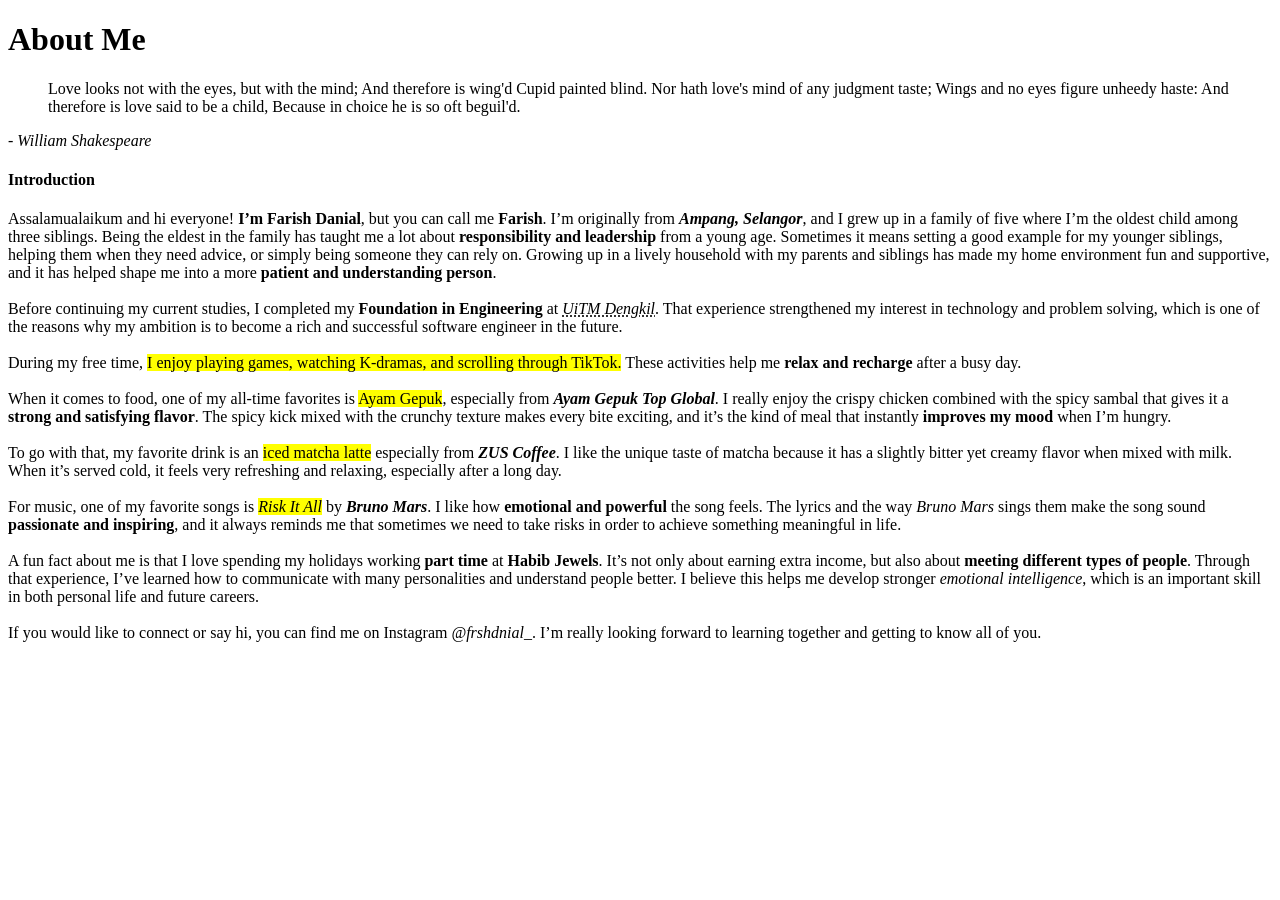
==== about.html @ 863c6f20 "First draft task 2" ====
<!DOCTYPE html>
<html lang="en">
<head>
	<meta charset="UTF-8">
	<meta name="description" content="width=device-width, initial-scale=1.0">
	<title>About me</title>
</head>
<body>

	<h1>About Me</h1>
	<blockquote cite="https://www.goodreads.com/author/quotes/947.William_Shakespeare">
		Love looks not with the eyes, but with the mind; And therefore is wing'd Cupid painted blind. Nor hath love's mind of any judgment taste; Wings and no eyes figure unheedy haste: And therefore is love said to be a child, Because in choice he is so oft beguil'd.
	</blockquote>
	<cite>- William Shakespeare</cite>

	<p>
		<h4>Introduction</h4>
		Assalamualaikum and hi everyone! <strong>I’m Farish Danial</strong>, but you can call me <b>Farish</b>. I’m originally from <em><b>Ampang, Selangor</b></em>, and I grew up in a family of five where I’m the oldest child among three siblings. Being the eldest in the family has taught me a lot about <strong>responsibility and leadership</strong> from a young age. Sometimes it means setting a good example for my younger siblings, helping them when they need advice, or simply being someone they can rely on. Growing up in a lively household with my parents and siblings has made my home environment fun and supportive, and it has helped shape me into a more <strong>patient and understanding person</strong>.<br><br>

		Before continuing my current studies, I completed my <b>Foundation in Engineering</b> at <abbr title="Universiti Teknologi MARA Dengkil"><i>UiTM Dengkil</i></abbr>. That experience strengthened my interest in technology and problem solving, which is one of the reasons why my ambition is to become a rich and successful software engineer in the future.<br><br>

		During my free time, <mark>I enjoy playing games, watching K-dramas, and scrolling through TikTok.</mark> These activities help me <b>relax and recharge</b> after a busy day.<br><br>

		When it comes to food, one of my all-time 	favorites is <mark>Ayam Gepuk</mark>, especially from <em><b>Ayam Gepuk Top Global</b></em>. I really enjoy the crispy chicken combined with the spicy sambal that gives it a <strong>strong and satisfying flavor</strong>. The spicy kick mixed with the crunchy texture makes every bite exciting, and it’s the kind of meal that instantly <b>improves my mood</b> when I’m hungry.<br><br>

		To go with that, my favorite drink is an <mark>iced matcha latte</mark> especially from <i><b>ZUS Coffee</b></i>. I like the unique taste of matcha because it has a slightly bitter yet creamy flavor when mixed with milk. When it’s served cold, it feels very refreshing and relaxing, especially after a long day.<br><br>

		For music, one of my favorite songs is <mark><em>Risk It All</em></mark> by <i><b>Bruno Mars</b></i>. I like how <strong>emotional and powerful</strong> the song feels. The lyrics and the way <em>Bruno Mars</em> sings them make the song sound <b>passionate and inspiring</b>, and it always reminds me that sometimes we need to take risks in order to achieve something meaningful in life.<br><br>

		A fun fact about me is that I love spending my holidays working <b>part time</b> at <strong>Habib Jewels</strong>. It’s not only about earning extra income, but also about <b>meeting different types of people</b>. Through that experience, I’ve learned how to communicate with many personalities and understand people better. I believe this helps me develop stronger <i>emotional intelligence</i>, which is an important skill in both personal life and future careers.<br><br>

		If you would like to connect or say hi, you can find me on Instagram <i>@frshdnial_</i>. I’m really looking forward to learning together and getting to know all of you.<br><br>
	</p>
	
</body>
</html>
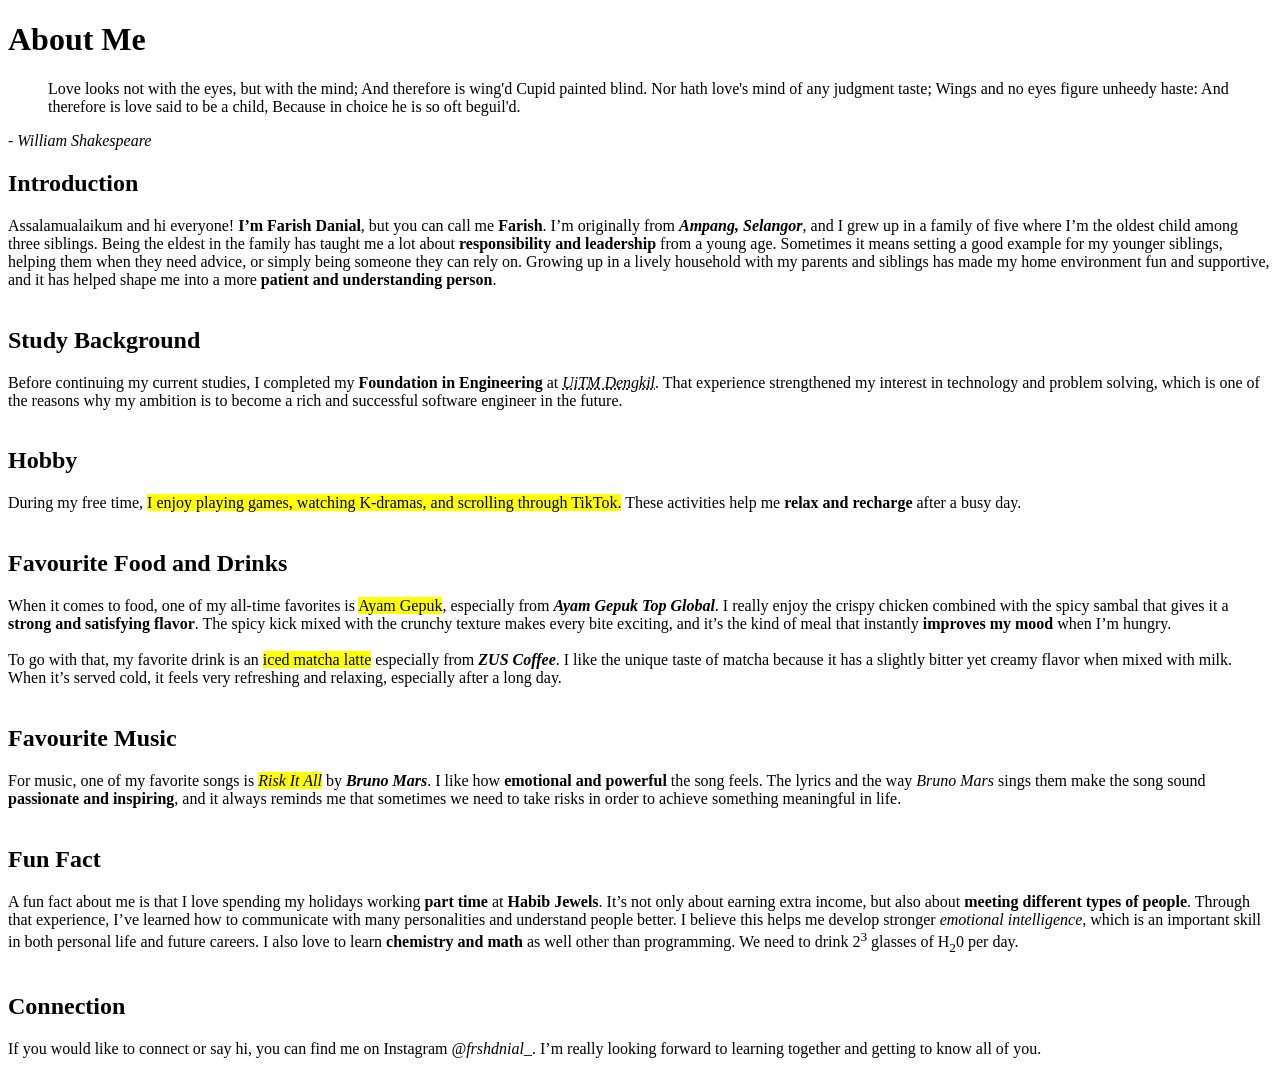
==== commit 725dffce: "Second Draft Task 2" ====
--- a/about.html
+++ b/about.html
@@ -14,21 +14,27 @@
 	<cite>- William Shakespeare</cite>
 
 	<p>
-		<h4>Introduction</h4>
+		<h2>Introduction</h2>
 		Assalamualaikum and hi everyone! <strong>I’m Farish Danial</strong>, but you can call me <b>Farish</b>. I’m originally from <em><b>Ampang, Selangor</b></em>, and I grew up in a family of five where I’m the oldest child among three siblings. Being the eldest in the family has taught me a lot about <strong>responsibility and leadership</strong> from a young age. Sometimes it means setting a good example for my younger siblings, helping them when they need advice, or simply being someone they can rely on. Growing up in a lively household with my parents and siblings has made my home environment fun and supportive, and it has helped shape me into a more <strong>patient and understanding person</strong>.<br><br>
 
+		<h2>Study Background</h2>
 		Before continuing my current studies, I completed my <b>Foundation in Engineering</b> at <abbr title="Universiti Teknologi MARA Dengkil"><i>UiTM Dengkil</i></abbr>. That experience strengthened my interest in technology and problem solving, which is one of the reasons why my ambition is to become a rich and successful software engineer in the future.<br><br>
 
+		<h2>Hobby</h2>
 		During my free time, <mark>I enjoy playing games, watching K-dramas, and scrolling through TikTok.</mark> These activities help me <b>relax and recharge</b> after a busy day.<br><br>
 
+		<h2>Favourite Food and Drinks</h2>
 		When it comes to food, one of my all-time 	favorites is <mark>Ayam Gepuk</mark>, especially from <em><b>Ayam Gepuk Top Global</b></em>. I really enjoy the crispy chicken combined with the spicy sambal that gives it a <strong>strong and satisfying flavor</strong>. The spicy kick mixed with the crunchy texture makes every bite exciting, and it’s the kind of meal that instantly <b>improves my mood</b> when I’m hungry.<br><br>
 
 		To go with that, my favorite drink is an <mark>iced matcha latte</mark> especially from <i><b>ZUS Coffee</b></i>. I like the unique taste of matcha because it has a slightly bitter yet creamy flavor when mixed with milk. When it’s served cold, it feels very refreshing and relaxing, especially after a long day.<br><br>
 
+		<h2>Favourite Music</h2>
 		For music, one of my favorite songs is <mark><em>Risk It All</em></mark> by <i><b>Bruno Mars</b></i>. I like how <strong>emotional and powerful</strong> the song feels. The lyrics and the way <em>Bruno Mars</em> sings them make the song sound <b>passionate and inspiring</b>, and it always reminds me that sometimes we need to take risks in order to achieve something meaningful in life.<br><br>
 
-		A fun fact about me is that I love spending my holidays working <b>part time</b> at <strong>Habib Jewels</strong>. It’s not only about earning extra income, but also about <b>meeting different types of people</b>. Through that experience, I’ve learned how to communicate with many personalities and understand people better. I believe this helps me develop stronger <i>emotional intelligence</i>, which is an important skill in both personal life and future careers.<br><br>
+		<h2>Fun Fact</h2>
+		A fun fact about me is that I love spending my holidays working <b>part time</b> at <strong>Habib Jewels</strong>. It’s not only about earning extra income, but also about <b>meeting different types of people</b>. Through that experience, I’ve learned how to communicate with many personalities and understand people better. I believe this helps me develop stronger <i>emotional intelligence</i>, which is an important skill in both personal life and future careers. I also love to learn <strong>chemistry and math</strong> as well other than programming. We need to drink 2<sup>3</sup> glasses of H<sub>2</sub>0 per day. <br><br>
 
+		<h2>Connection</h2>
 		If you would like to connect or say hi, you can find me on Instagram <i>@frshdnial_</i>. I’m really looking forward to learning together and getting to know all of you.<br><br>
 	</p>
 	
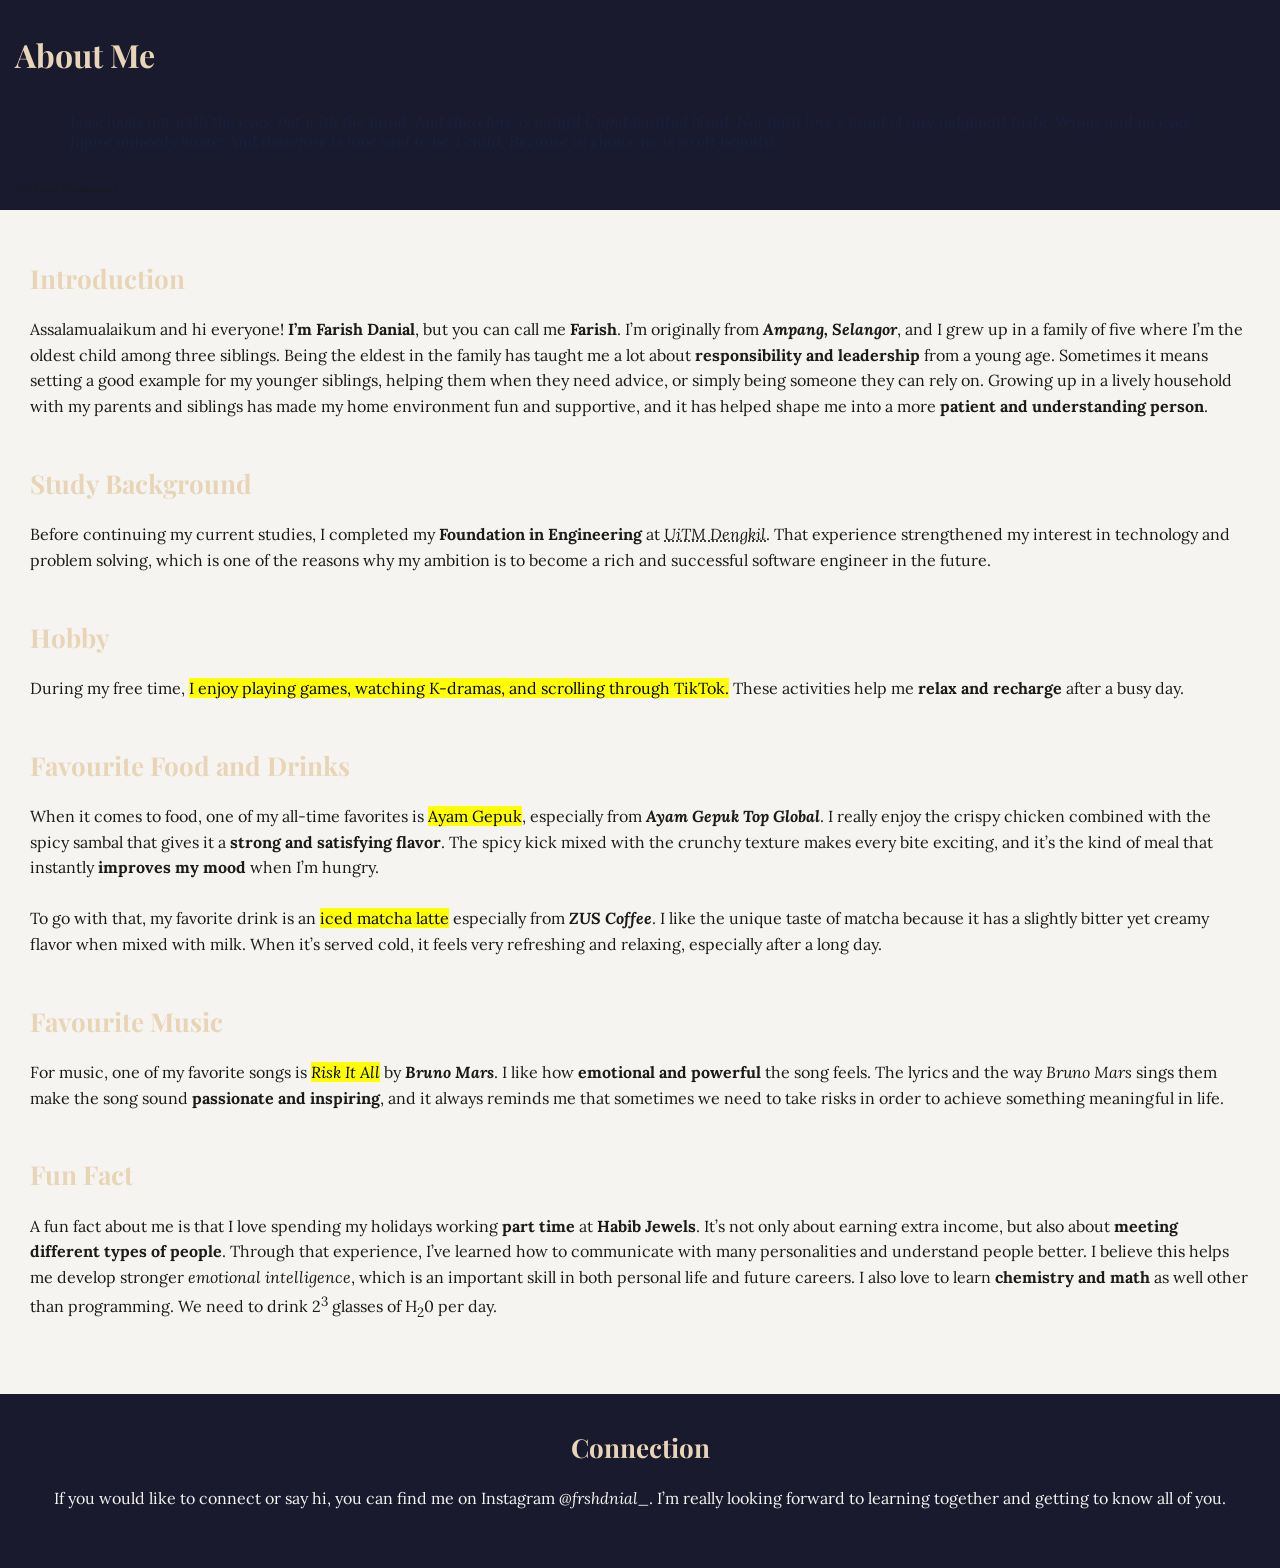
==== commit b042ab68: "Styling my about with the corresponding css file that i have created" ====
--- a/about.html
+++ b/about.html
@@ -4,39 +4,60 @@
 	<meta charset="UTF-8">
 	<meta name="description" content="width=device-width, initial-scale=1.0">
 	<title>About me</title>
+
+	<link rel="stylesheet" href="style.css">
 </head>
 <body>
 
-	<h1>About Me</h1>
-	<blockquote cite="https://www.goodreads.com/author/quotes/947.William_Shakespeare">
-		Love looks not with the eyes, but with the mind; And therefore is wing'd Cupid painted blind. Nor hath love's mind of any judgment taste; Wings and no eyes figure unheedy haste: And therefore is love said to be a child, Because in choice he is so oft beguil'd.
-	</blockquote>
-	<cite>- William Shakespeare</cite>
+	<header>
+		<h1>About Me</h1>
+		<blockquote cite="https://www.goodreads.com/author/quotes/947.William_Shakespeare">
+			Love looks not with the eyes, but with the mind; And therefore is wing'd Cupid painted blind. Nor hath love's mind of any judgment taste; Wings and no eyes figure unheedy haste: And therefore is love said to be a child, Because in choice he is so oft beguil'd.
+		</blockquote>
+		<cite>- William Shakespeare</cite>
+	</header>
 
-	<p>
+
+	<main>
 		<h2>Introduction</h2>
-		Assalamualaikum and hi everyone! <strong>I’m Farish Danial</strong>, but you can call me <b>Farish</b>. I’m originally from <em><b>Ampang, Selangor</b></em>, and I grew up in a family of five where I’m the oldest child among three siblings. Being the eldest in the family has taught me a lot about <strong>responsibility and leadership</strong> from a young age. Sometimes it means setting a good example for my younger siblings, helping them when they need advice, or simply being someone they can rely on. Growing up in a lively household with my parents and siblings has made my home environment fun and supportive, and it has helped shape me into a more <strong>patient and understanding person</strong>.<br><br>
+		<p>
+			Assalamualaikum and hi everyone! <strong>I’m Farish Danial</strong>, but you can call me <b>Farish</b>. I’m originally from <em><b>Ampang, Selangor</b></em>, and I grew up in a family of five where I’m the oldest child among three siblings. Being the eldest in the family has taught me a lot about <strong>responsibility and leadership</strong> from a young age. Sometimes it means setting a good example for my younger siblings, helping them when they need advice, or simply being someone they can rely on. Growing up in a lively household with my parents and siblings has made my home environment fun and supportive, and it has helped shape me into a more <strong>patient and understanding person</strong>.<br><br>
+		</p>
 
 		<h2>Study Background</h2>
-		Before continuing my current studies, I completed my <b>Foundation in Engineering</b> at <abbr title="Universiti Teknologi MARA Dengkil"><i>UiTM Dengkil</i></abbr>. That experience strengthened my interest in technology and problem solving, which is one of the reasons why my ambition is to become a rich and successful software engineer in the future.<br><br>
+		<p>
+			Before continuing my current studies, I completed my <b>Foundation in Engineering</b> at <abbr title="Universiti Teknologi MARA Dengkil"><i>UiTM Dengkil</i></abbr>. That experience strengthened my interest in technology and problem solving, which is one of the reasons why my ambition is to become a rich and successful software engineer in the future.<br><br>
+		</p>
 
 		<h2>Hobby</h2>
-		During my free time, <mark>I enjoy playing games, watching K-dramas, and scrolling through TikTok.</mark> These activities help me <b>relax and recharge</b> after a busy day.<br><br>
+		<p>
+			During my free time, <mark>I enjoy playing games, watching K-dramas, and scrolling through TikTok.</mark> These activities help me <b>relax and recharge</b> after a busy day.<br><br>
+		</p>
+		
+		<h2>Favourite Food and Drinks</h2>
+		<p>
+			When it comes to food, one of my all-time 	favorites is <mark>Ayam Gepuk</mark>, especially from <em><b>Ayam Gepuk Top Global</b></em>. I really enjoy the crispy chicken combined with the spicy sambal that gives it a <strong>strong and satisfying flavor</strong>. The spicy kick mixed with the crunchy texture makes every bite exciting, and it’s the kind of meal that instantly <b>improves my mood</b> when I’m hungry.<br><br>
 
-		<h2>Favourite Food and Drinks</h2>
-		When it comes to food, one of my all-time 	favorites is <mark>Ayam Gepuk</mark>, especially from <em><b>Ayam Gepuk Top Global</b></em>. I really enjoy the crispy chicken combined with the spicy sambal that gives it a <strong>strong and satisfying flavor</strong>. The spicy kick mixed with the crunchy texture makes every bite exciting, and it’s the kind of meal that instantly <b>improves my mood</b> when I’m hungry.<br><br>
-
-		To go with that, my favorite drink is an <mark>iced matcha latte</mark> especially from <i><b>ZUS Coffee</b></i>. I like the unique taste of matcha because it has a slightly bitter yet creamy flavor when mixed with milk. When it’s served cold, it feels very refreshing and relaxing, especially after a long day.<br><br>
+			To go with that, my favorite drink is an <mark>iced matcha latte</mark> especially from <i><b>ZUS Coffee</b></i>. I like the unique taste of matcha because it has a slightly bitter yet creamy flavor when mixed with milk. When it’s served cold, it feels very refreshing and relaxing, especially after a long day.<br><br>
+		</p>
 
 		<h2>Favourite Music</h2>
-		For music, one of my favorite songs is <mark><em>Risk It All</em></mark> by <i><b>Bruno Mars</b></i>. I like how <strong>emotional and powerful</strong> the song feels. The lyrics and the way <em>Bruno Mars</em> sings them make the song sound <b>passionate and inspiring</b>, and it always reminds me that sometimes we need to take risks in order to achieve something meaningful in life.<br><br>
+		<p>
+			For music, one of my favorite songs is <mark><em>Risk It All</em></mark> by <i><b>Bruno Mars</b></i>. I like how <strong>emotional and powerful</strong> the song feels. The lyrics and the way <em>Bruno Mars</em> sings them make the song sound <b>passionate and inspiring</b>, and it always reminds me that sometimes we need to take risks in order to achieve something meaningful in life.<br><br>
+		</p>
 
 		<h2>Fun Fact</h2>
-		A fun fact about me is that I love spending my holidays working <b>part time</b> at <strong>Habib Jewels</strong>. It’s not only about earning extra income, but also about <b>meeting different types of people</b>. Through that experience, I’ve learned how to communicate with many personalities and understand people better. I believe this helps me develop stronger <i>emotional intelligence</i>, which is an important skill in both personal life and future careers. I also love to learn <strong>chemistry and math</strong> as well other than programming. We need to drink 2<sup>3</sup> glasses of H<sub>2</sub>0 per day. <br><br>
+		<p>
+			A fun fact about me is that I love spending my holidays working <b>part time</b> at <strong>Habib Jewels</strong>. It’s not only about earning extra income, but also about <b>meeting different types of people</b>. Through that experience, I’ve learned how to communicate with many personalities and understand people better. I believe this helps me develop stronger <i>emotional intelligence</i>, which is an important skill in both personal life and future careers. I also love to learn <strong>chemistry and math</strong> as well other than programming. We need to drink 2<sup>3</sup> glasses of H<sub>2</sub>0 per day. <br><br>
+		</p>
+	</main>
 
+	<footer>
 		<h2>Connection</h2>
-		If you would like to connect or say hi, you can find me on Instagram <i>@frshdnial_</i>. I’m really looking forward to learning together and getting to know all of you.<br><br>
-	</p>
+		<p>
+			If you would like to connect or say hi, you can find me on Instagram <i>@frshdnial_</i>. I’m really looking forward to learning together and getting to know all of you.<br><br>
+		</p>
+	</footer>
 	
 </body>
 </html>
--- a/style.css
+++ b/style.css
@@ -0,0 +1,193 @@
+@import url('https://fonts.googleapis.com/css2?family=Playfair+Display:wght@400;600&family=Lora:wght@400;500&display=swap');
+
+*,
+*::before,
+*::after {
+  box-sizing: border-box;
+}
+
+html {
+  font-size: 62.5%;
+}
+
+body {
+  margin: 0;
+  padding: 0;
+}
+
+:root {
+  --color-primary: #1a1a2e;
+  --color-secondary: #16213e;
+
+  --color-accent: #e8d5b7;
+  --color-accent-2: #ff7a18;
+
+  --color-grey-1: #1a1a1a;
+  --color-grey-2: #666666;
+  --color-grey-3: #f5f4f0;
+
+  --font-body: 'Lora', Georgia, serif;
+  --font-heading: 'Playfair Display', serif;
+
+  --space-sm: 0.5rem;
+  --space-md: 1.5rem;
+  --space-lg: 3rem;
+}
+
+body {
+  font-family: var(--font-body);
+  color: var(--color-grey-1);
+  background-color: var(--color-grey-3);
+}
+
+header {
+  background-color: var(--color-primary);
+  padding: var(--space-md);
+}
+
+h1, h2, h3 {
+  font-family: var(--font-heading);
+  color: var(--color-accent);
+}
+
+nav {
+  background-color: var(--color-secondary);
+  padding: var(--space-sm);
+}
+
+main {
+  padding: var(--space-lg);
+}
+
+h1 {
+  font-size: 3.2rem;
+  line-height: 1.2;
+}
+
+h2 {
+  font-size: 2.6rem;
+  line-height: 1.3;
+}
+
+h3 {
+  font-size: 2.2rem;
+  line-height: 1.4;
+}
+
+h4 {
+  font-size: 1.8rem;
+  line-height: 1.4;
+  font-family: var(--font-heading);
+}
+
+p {
+  font-size: 1.6rem;
+  line-height: 1.6;
+}
+
+small {
+  font-size: 1.2rem;
+  color: var(--color-grey-2);
+}
+
+blockquote {
+  font-size: 1.6rem;
+  font-style: italic;
+  color: var(--color-secondary);
+  padding: var(--space-md);
+}
+
+code {
+  font-size: 1.4rem;
+  background-color: var(--color-grey-3);
+  padding: var(--space-sm);
+}
+
+caption {
+  font-size: 1.2rem;
+  color: var(--color-grey-2);
+}
+
+footer {
+  background-color: var(--color-primary);
+  color: var(--color-grey-3);
+  padding: var(--space-md);
+  text-align: center;
+}
+
+/* CARD */
+.card {
+  padding: var(--space-md);
+  /* padding = space INSIDE the card */
+
+  margin-bottom: var(--space-md);
+  /* margin = space OUTSIDE between cards */
+
+  border: 1px solid var(--color-grey-2);
+  border-radius: 0.8rem;
+}
+
+/* BUTTON */
+button {
+  padding: var(--space-sm) var(--space-md);
+  /* increases clickable area inside */
+
+  margin-top: var(--space-sm);
+  /* separates button from above element */
+
+  border-radius: 0.5rem;
+}
+
+/* NAV ITEMS */
+nav li {
+  display: inline-block;
+
+  margin-right: var(--space-md);
+  /* spacing BETWEEN menu items */
+}
+
+/* SECTION */
+section {
+  padding: var(--space-lg);
+  /* internal spacing */
+
+  margin-bottom: var(--space-lg);
+  /* external spacing */
+}
+
+/* IMAGE */
+img {
+  padding: var(--space-sm);
+  /* inner spacing around image */
+
+  border: 1px solid var(--color-grey-2);
+
+  max-width: 100%;
+  height: auto;
+}
+
+a:link {
+  color: var(--color-accent-2);
+}
+
+a:visited {
+  color: var(--color-grey-2);
+}
+
+a:hover {
+  color: var(--color-accent);
+}
+
+a:active {
+  color: var(--color-primary);
+}
+
+nav a {
+  border-radius: 0.3rem;
+  padding: var(--space-sm);
+}
+
+.card {
+  box-shadow: 0 0.4rem 1rem rgba(0, 0, 0, 0.1);
+}
+
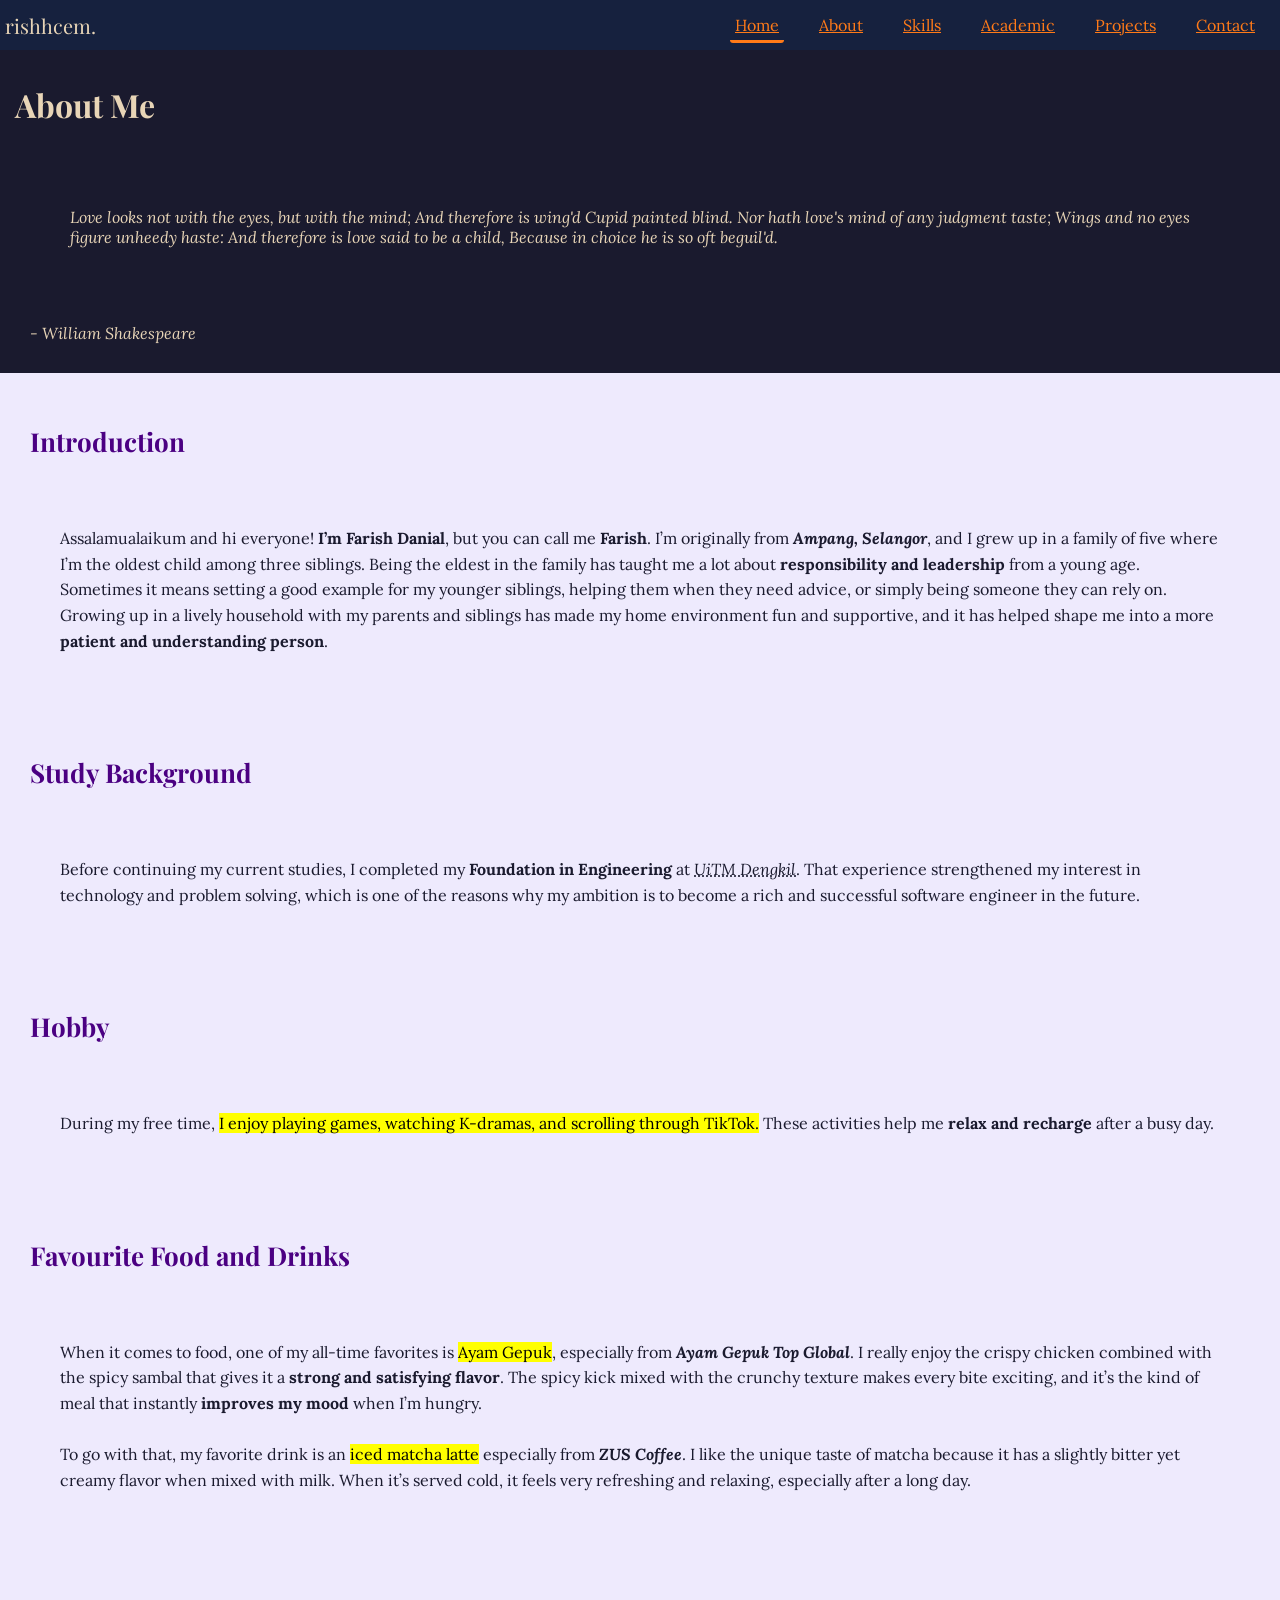
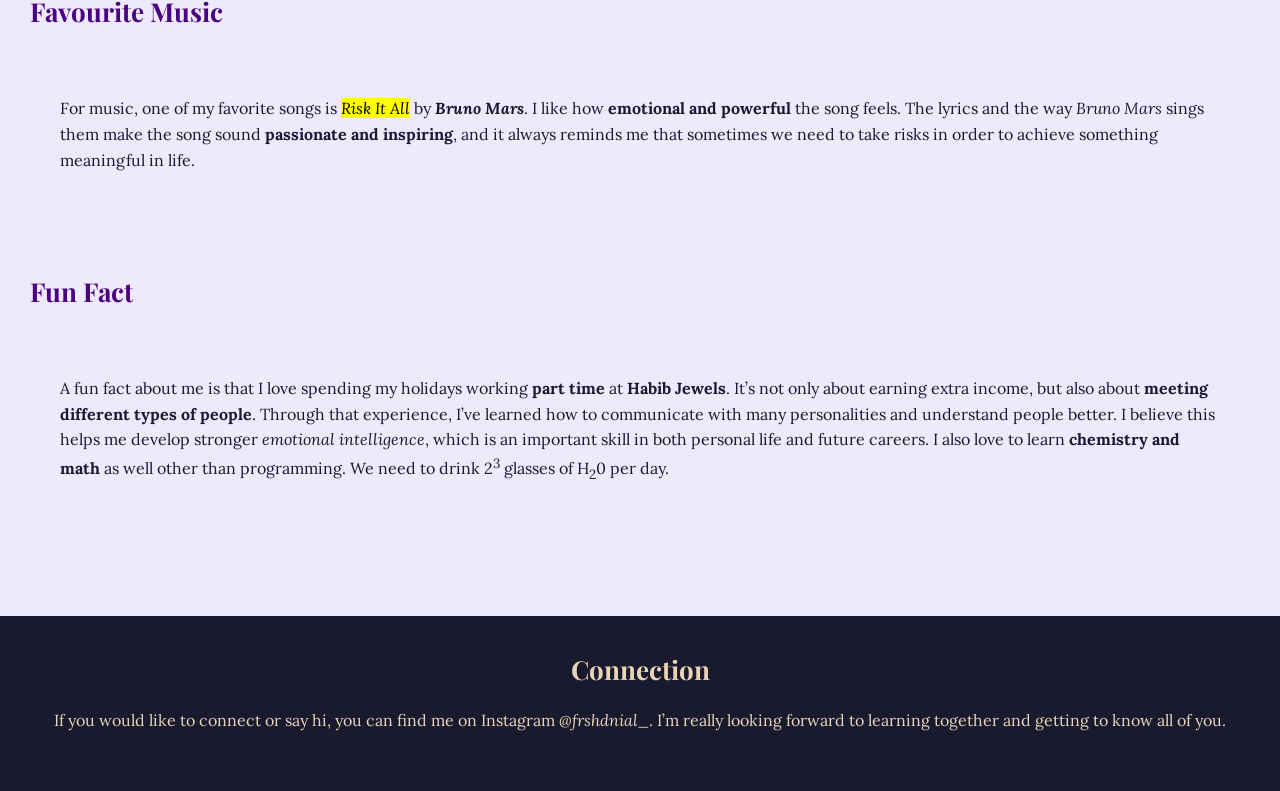
==== commit eefa9627: "update the html and css file so that it can navigate to each pages. Change the html file so that it " ====
--- a/about.html
+++ b/about.html
@@ -8,6 +8,17 @@
 	<link rel="stylesheet" href="style.css">
 </head>
 <body>
+	<nav>
+   		<div class="nav-logo">rishhcem.</div>
+   			<ul>
+     			<li><a href="index.html" class="active">Home</a></li>
+      			<li><a href="about.html">About</a></li>
+      			<li><a href="skills.html">Skills</a></li>
+      			<li><a href="academic.html">Academic</a></li>
+      			<li><a href="project.html">Projects</a></li>
+      			<li><a href="contact.html">Contact</a></li>
+    		</ul>
+  	</nav>
 
 	<header>
 		<h1>About Me</h1>
@@ -19,41 +30,54 @@
 
 
 	<main>
+
 		<h2>Introduction</h2>
-		<p>
-			Assalamualaikum and hi everyone! <strong>I’m Farish Danial</strong>, but you can call me <b>Farish</b>. I’m originally from <em><b>Ampang, Selangor</b></em>, and I grew up in a family of five where I’m the oldest child among three siblings. Being the eldest in the family has taught me a lot about <strong>responsibility and leadership</strong> from a young age. Sometimes it means setting a good example for my younger siblings, helping them when they need advice, or simply being someone they can rely on. Growing up in a lively household with my parents and siblings has made my home environment fun and supportive, and it has helped shape me into a more <strong>patient and understanding person</strong>.<br><br>
+		<section class="second">
+			<p>
+				Assalamualaikum and hi everyone! <strong>I’m Farish Danial</strong>, but you can call me <b>Farish</b>. I’m originally from <em><b>Ampang, Selangor</b></em>, and I grew up in a family of five where I’m the oldest child among three siblings. Being the eldest in the family has taught me a lot about <strong>responsibility and leadership</strong> from a young age. Sometimes it means setting a good example for my younger siblings, helping them when they need advice, or simply being someone they can rely on. Growing up in a lively household with my parents and siblings has made my home environment fun and supportive, and it has helped shape me into a more <strong>patient and understanding person</strong>.<br><br>
 		</p>
+		</section>
 
 		<h2>Study Background</h2>
-		<p>
-			Before continuing my current studies, I completed my <b>Foundation in Engineering</b> at <abbr title="Universiti Teknologi MARA Dengkil"><i>UiTM Dengkil</i></abbr>. That experience strengthened my interest in technology and problem solving, which is one of the reasons why my ambition is to become a rich and successful software engineer in the future.<br><br>
+		<section class="second">
+			<p>
+				Before continuing my current studies, I completed my <b>Foundation in Engineering</b> at <abbr title="Universiti Teknologi MARA Dengkil"><i>UiTM Dengkil</i></abbr>. That experience strengthened my interest in technology and problem solving, which is one of the reasons why my ambition is to become a rich and successful software engineer in the future.<br><br>
 		</p>
+		</section>
 
 		<h2>Hobby</h2>
-		<p>
-			During my free time, <mark>I enjoy playing games, watching K-dramas, and scrolling through TikTok.</mark> These activities help me <b>relax and recharge</b> after a busy day.<br><br>
-		</p>
+		<section class="second">
+			<p>
+				During my free time, <mark>I enjoy playing games, watching K-dramas, and scrolling through TikTok.</mark> These activities help me <b>relax and recharge</b> after a busy day.<br><br>
+			</p>
+		</section>
 		
 		<h2>Favourite Food and Drinks</h2>
-		<p>
-			When it comes to food, one of my all-time 	favorites is <mark>Ayam Gepuk</mark>, especially from <em><b>Ayam Gepuk Top Global</b></em>. I really enjoy the crispy chicken combined with the spicy sambal that gives it a <strong>strong and satisfying flavor</strong>. The spicy kick mixed with the crunchy texture makes every bite exciting, and it’s the kind of meal that instantly <b>improves my mood</b> when I’m hungry.<br><br>
+		<section class="second">
+			<p>
+				When it comes to food, one of my all-time 	favorites is <mark>Ayam Gepuk</mark>, especially from <em><b>Ayam Gepuk Top Global</b></em>. I really enjoy the crispy chicken combined with the spicy sambal that gives it a <strong>strong and satisfying flavor</strong>. The spicy kick mixed with the crunchy texture makes every bite exciting, and it’s the kind of meal that instantly <b>improves my mood</b> when I’m hungry.<br><br>
 
-			To go with that, my favorite drink is an <mark>iced matcha latte</mark> especially from <i><b>ZUS Coffee</b></i>. I like the unique taste of matcha because it has a slightly bitter yet creamy flavor when mixed with milk. When it’s served cold, it feels very refreshing and relaxing, especially after a long day.<br><br>
+				To go with that, my favorite drink is an <mark>iced matcha latte</mark> especially from <i><b>ZUS Coffee</b></i>. I like the unique taste of matcha because it has a slightly bitter yet creamy flavor when mixed with milk. When it’s served cold, it feels very refreshing and relaxing, especially after a long day.<br><br>
 		</p>
+		</section>
 
 		<h2>Favourite Music</h2>
-		<p>
-			For music, one of my favorite songs is <mark><em>Risk It All</em></mark> by <i><b>Bruno Mars</b></i>. I like how <strong>emotional and powerful</strong> the song feels. The lyrics and the way <em>Bruno Mars</em> sings them make the song sound <b>passionate and inspiring</b>, and it always reminds me that sometimes we need to take risks in order to achieve something meaningful in life.<br><br>
-		</p>
+		<section class="second">
+			<p>
+				For music, one of my favorite songs is <mark><em>Risk It All</em></mark> by <i><b>Bruno Mars</b></i>. I like how <strong>emotional and powerful</strong> the song feels. The lyrics and the way <em>Bruno Mars</em> sings them make the song sound <b>passionate and inspiring</b>, and it always reminds me that sometimes we need to take risks in order to achieve something meaningful in life.<br><br>
+			</p>
+		</section>
 
 		<h2>Fun Fact</h2>
-		<p>
-			A fun fact about me is that I love spending my holidays working <b>part time</b> at <strong>Habib Jewels</strong>. It’s not only about earning extra income, but also about <b>meeting different types of people</b>. Through that experience, I’ve learned how to communicate with many personalities and understand people better. I believe this helps me develop stronger <i>emotional intelligence</i>, which is an important skill in both personal life and future careers. I also love to learn <strong>chemistry and math</strong> as well other than programming. We need to drink 2<sup>3</sup> glasses of H<sub>2</sub>0 per day. <br><br>
+		<section class="second">
+			<p>
+				A fun fact about me is that I love spending my holidays working <b>part time</b> at <strong>Habib Jewels</strong>. It’s not only about earning extra income, but also about <b>meeting different types of people</b>. Through that experience, I’ve learned how to communicate with many personalities and understand people better. I believe this helps me develop stronger <i>emotional intelligence</i>, which is an important skill in both personal life and future careers. I also love to learn <strong>chemistry and math</strong> as well other than programming. We need to drink 2<sup>3</sup> glasses of H<sub>2</sub>0 per day. <br><br>
 		</p>
+		</section>
 	</main>
 
 	<footer>
-		<h2>Connection</h2>
+		<div class="connection"><h2>Connection</h2></div>
 		<p>
 			If you would like to connect or say hi, you can find me on Instagram <i>@frshdnial_</i>. I’m really looking forward to learning together and getting to know all of you.<br><br>
 		</p>
--- a/style.css
+++ b/style.css
@@ -24,7 +24,8 @@
 
   --color-grey-1: #1a1a1a;
   --color-grey-2: #666666;
-  --color-grey-3: #f5f4f0;
+  --color-grey-3: #eeeafd;
+  --color-grey-4: #4b0082;
 
   --font-body: 'Lora', Georgia, serif;
   --font-heading: 'Playfair Display', serif;
@@ -45,7 +46,7 @@
   padding: var(--space-md);
 }
 
-h1, h2, h3 {
+h1, h3 {
   font-family: var(--font-heading);
   color: var(--color-accent);
 }
@@ -65,6 +66,15 @@
 }
 
 h2 {
+  font-family: var(--font-heading);
+  color: var(--color-grey-4);
+  font-size: 2.6rem;
+  line-height: 1.3;
+}
+
+.connection h2{
+  font-family: var(--font-heading);
+  color: var(--color-accent);
   font-size: 2.6rem;
   line-height: 1.3;
 }
@@ -83,6 +93,13 @@
 p {
   font-size: 1.6rem;
   line-height: 1.6;
+  color: var(--color-accent);
+}
+
+.second p{
+  font-size: 1.6rem;
+  line-height: 1.6;
+  color: var(--color-primary);
 }
 
 small {
@@ -93,7 +110,14 @@
 blockquote {
   font-size: 1.6rem;
   font-style: italic;
-  color: var(--color-secondary);
+  color: var(--color-accent);
+  padding: var(--space-md);
+}
+
+cite {
+  font-size: 1.6rem;
+  font-style: italic;
+  color: var(--color-accent);
   padding: var(--space-md);
 }
 
@@ -110,7 +134,7 @@
 
 footer {
   background-color: var(--color-primary);
-  color: var(--color-grey-3);
+  color: var(--color-accent);
   padding: var(--space-md);
   text-align: center;
 }
@@ -183,6 +207,7 @@
 }
 
 nav a {
+  font-size: ;
   border-radius: 0.3rem;
   padding: var(--space-sm);
 }
@@ -191,3 +216,63 @@
   box-shadow: 0 0.4rem 1rem rgba(0, 0, 0, 0.1);
 }
 
+nav {
+  display: flex;
+  justify-content: space-between;
+  align-items: center;
+
+  position: sticky;
+  top: 0;
+  z-index: 1000;
+}
+
+.nav-logo {
+  font-size: 2rem;
+  font-family: var(--font-heading);
+  color: var(--color-accent);
+}
+
+nav ul {
+  display: flex;
+  flex-wrap: wrap; /* important for small screens */
+  gap: var(--space-md);
+}
+
+nav a {
+  font-size: 1.6rem;
+  border-radius: 0.3rem;
+  padding: var(--space-sm);
+
+  transition: color 0.2s, background-color 0.2s;
+}
+
+nav a:hover {
+  background-color: var(--color-accent);
+  color: var(--color-primary);
+}
+
+nav a.active {
+  border-bottom: 3px solid var(--color-accent-2);
+}
+
+header {
+  display: flex;
+  justify-content: space-between;
+  align-items: center;
+  gap: var(--space-lg);
+  flex-wrap: wrap; /* responsive without media query */
+}
+
+.header-text {
+  flex: 1;
+}
+
+.header-image {
+  flex: 1;
+  text-align: center;
+}
+
+.header-image img {
+  max-width: 250px;
+  border-radius: 50%;
+}
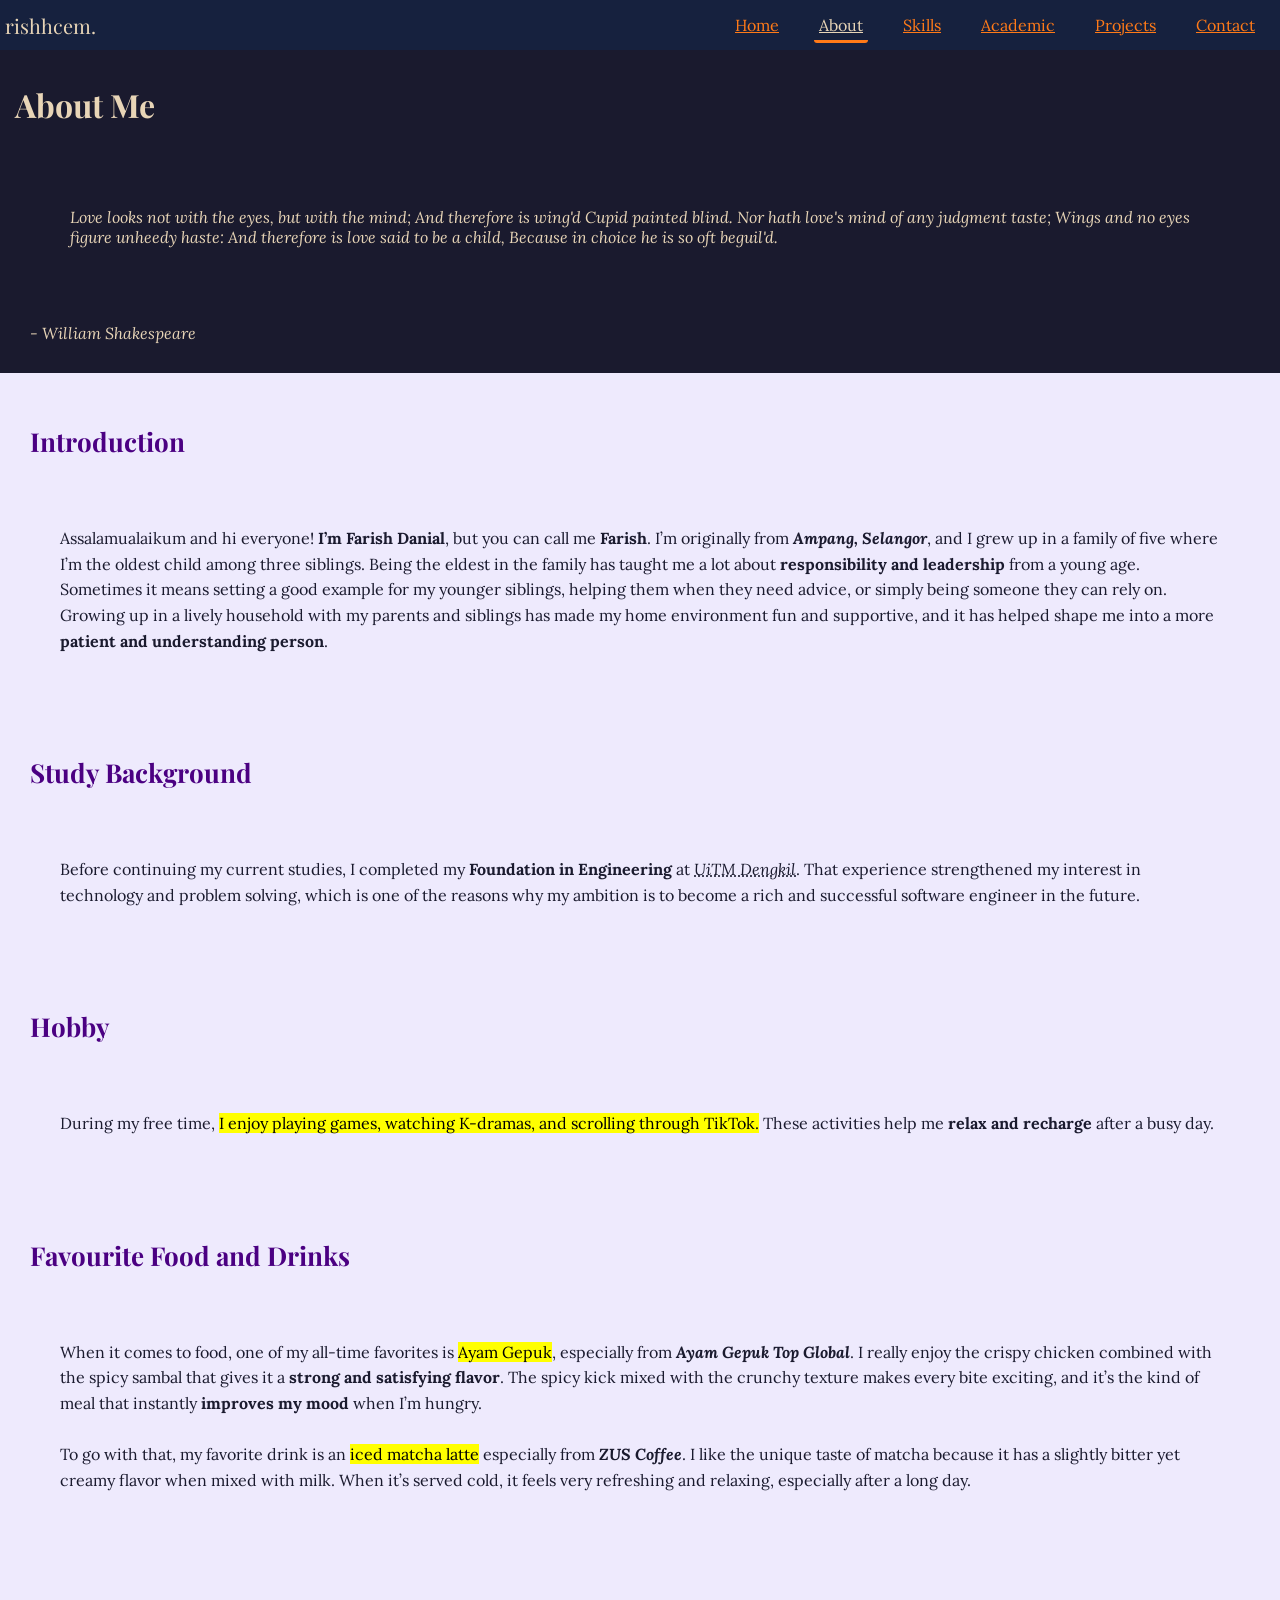
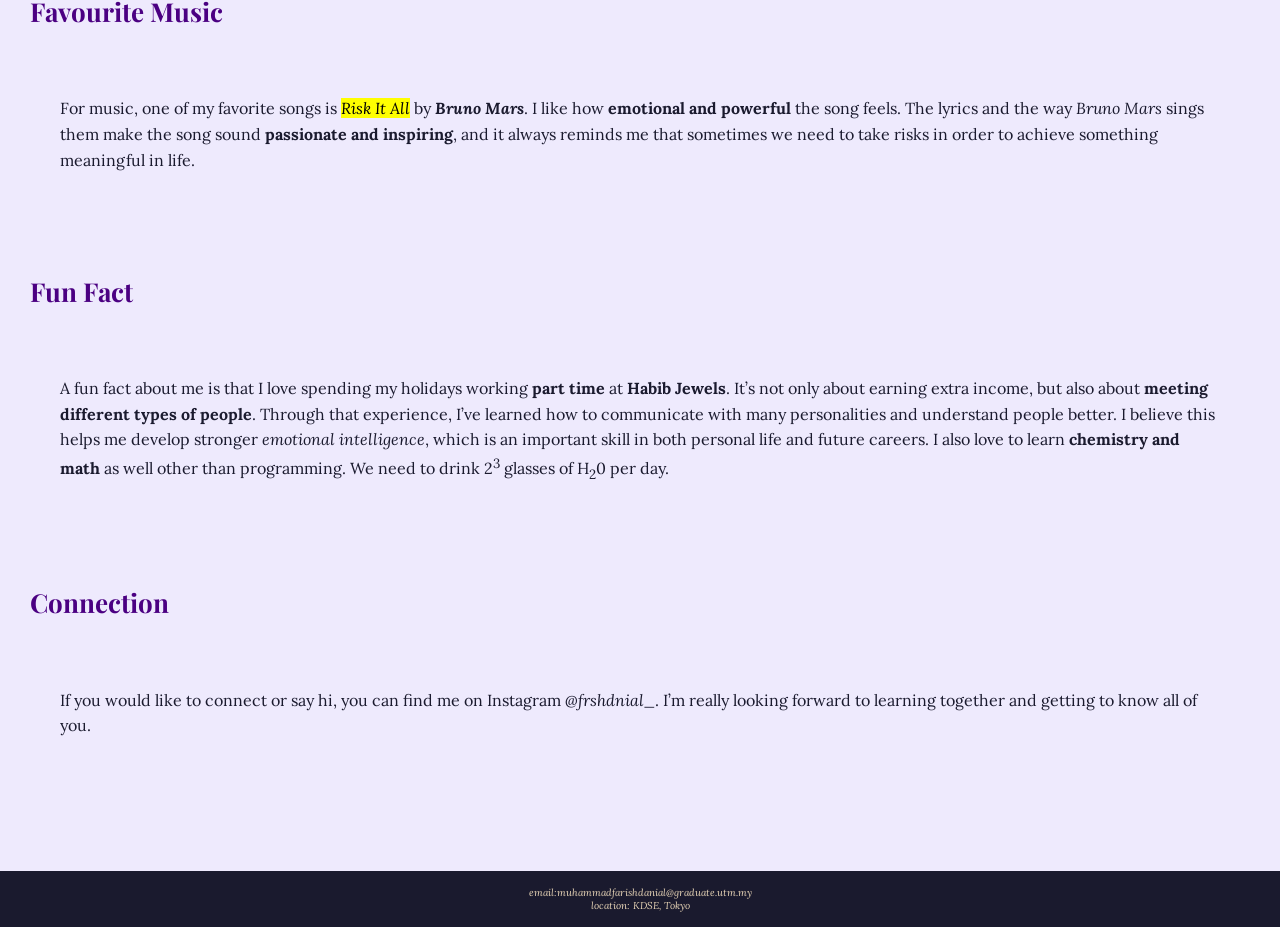
==== commit 57efd7e7: "putting tagging <main> in all file" ====
--- a/about.html
+++ b/about.html
@@ -11,8 +11,8 @@
 	<nav>
    		<div class="nav-logo">rishhcem.</div>
    			<ul>
-     			<li><a href="index.html" class="active">Home</a></li>
-      			<li><a href="about.html">About</a></li>
+     			<li><a href="index.html">Home</a></li>
+      			<li><a href="about.html" class="active">About</a></li>
       			<li><a href="skills.html">Skills</a></li>
       			<li><a href="academic.html">Academic</a></li>
       			<li><a href="project.html">Projects</a></li>
@@ -74,13 +74,21 @@
 				A fun fact about me is that I love spending my holidays working <b>part time</b> at <strong>Habib Jewels</strong>. It’s not only about earning extra income, but also about <b>meeting different types of people</b>. Through that experience, I’ve learned how to communicate with many personalities and understand people better. I believe this helps me develop stronger <i>emotional intelligence</i>, which is an important skill in both personal life and future careers. I also love to learn <strong>chemistry and math</strong> as well other than programming. We need to drink 2<sup>3</sup> glasses of H<sub>2</sub>0 per day. <br><br>
 		</p>
 		</section>
+
+		<h2>Connection</h2>
+		<section class="second">
+			<p>
+				If you would like to connect or say hi, you can find me on Instagram <i>@frshdnial_</i>. I’m really looking forward to learning together and getting to know all of you.<br><br>
+			</p>
+		</section>
+		
 	</main>
 
 	<footer>
-		<div class="connection"><h2>Connection</h2></div>
-		<p>
-			If you would like to connect or say hi, you can find me on Instagram <i>@frshdnial_</i>. I’m really looking forward to learning together and getting to know all of you.<br><br>
-		</p>
+		<address>
+			email:muhammadfarishdanial@graduate.utm.my<br>
+			location: KDSE, Tokyo
+		</address>
 	</footer>
 	
 </body>
--- a/style.css
+++ b/style.css
@@ -207,7 +207,7 @@
 }
 
 nav a {
-  font-size: ;
+  font-size: 1.6rem;
   border-radius: 0.3rem;
   padding: var(--space-sm);
 }
@@ -253,6 +253,7 @@
 
 nav a.active {
   border-bottom: 3px solid var(--color-accent-2);
+  color: var(--color-accent);
 }
 
 header {
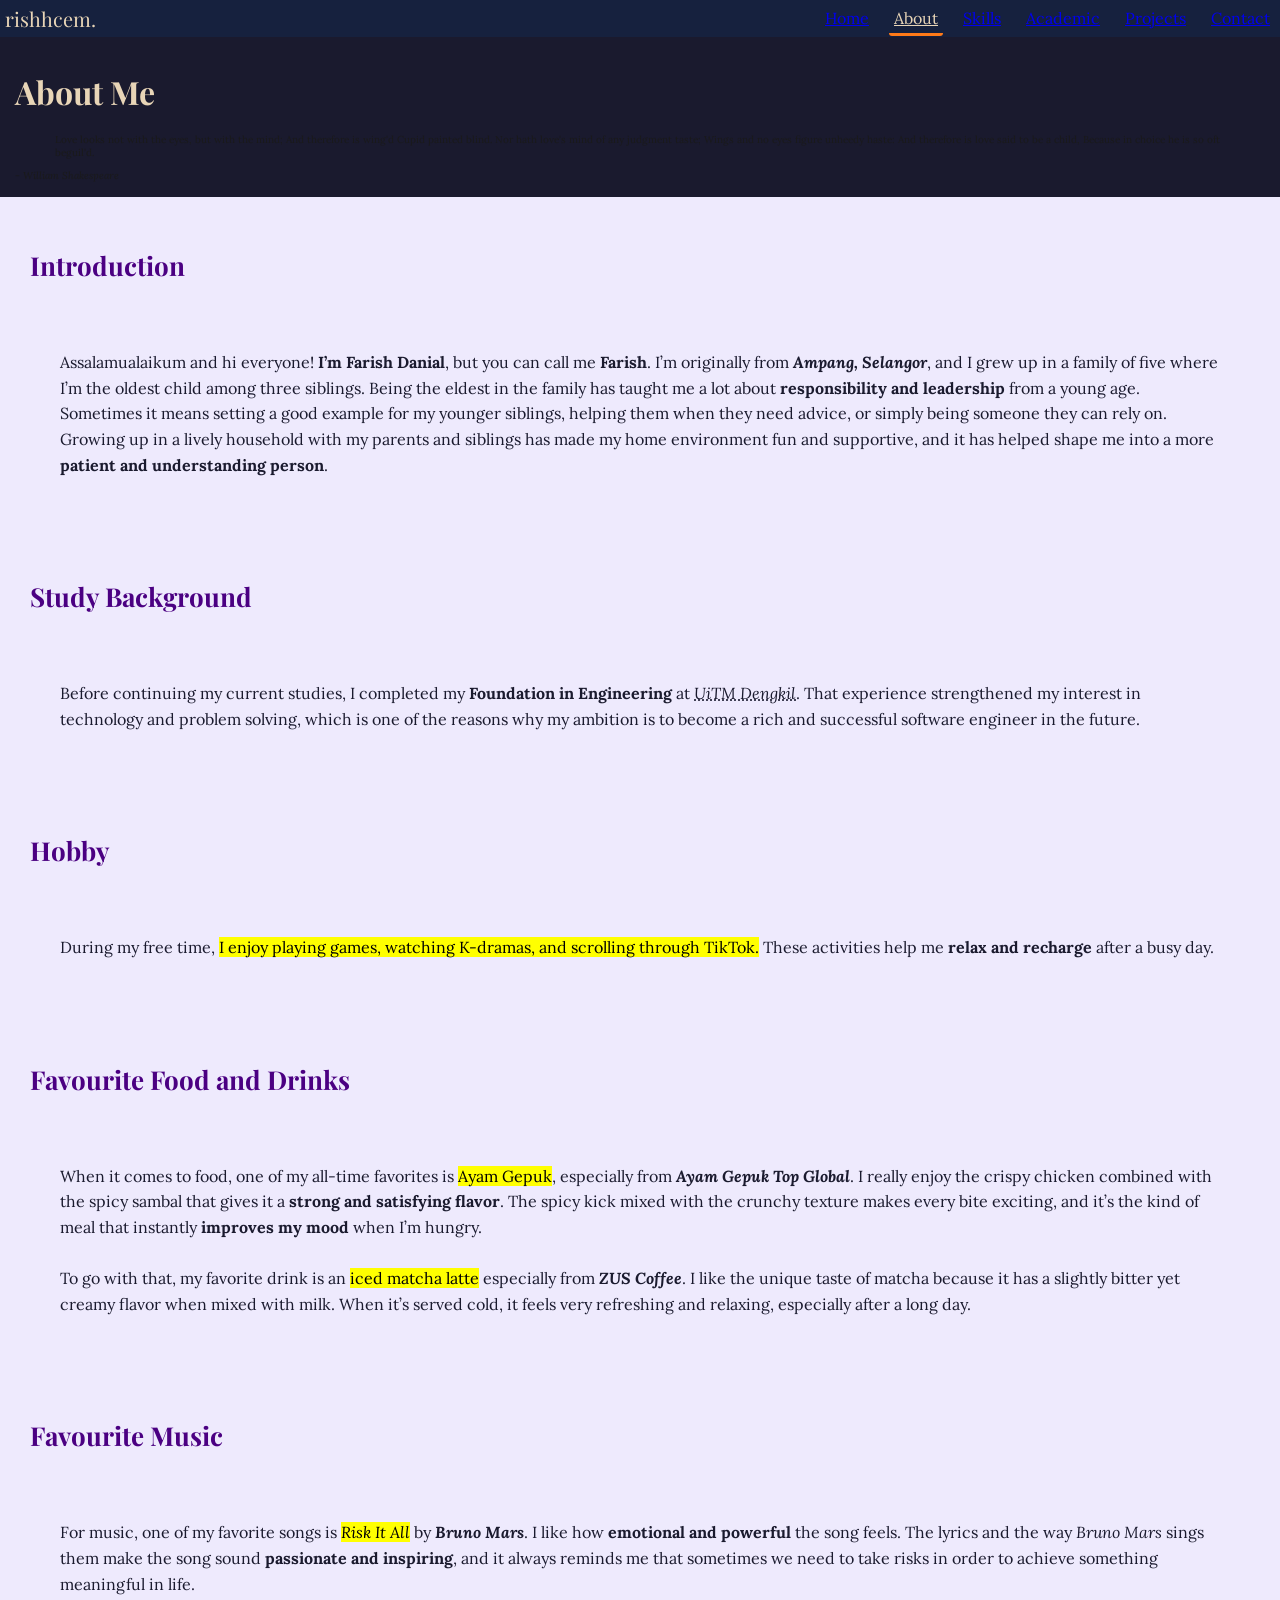
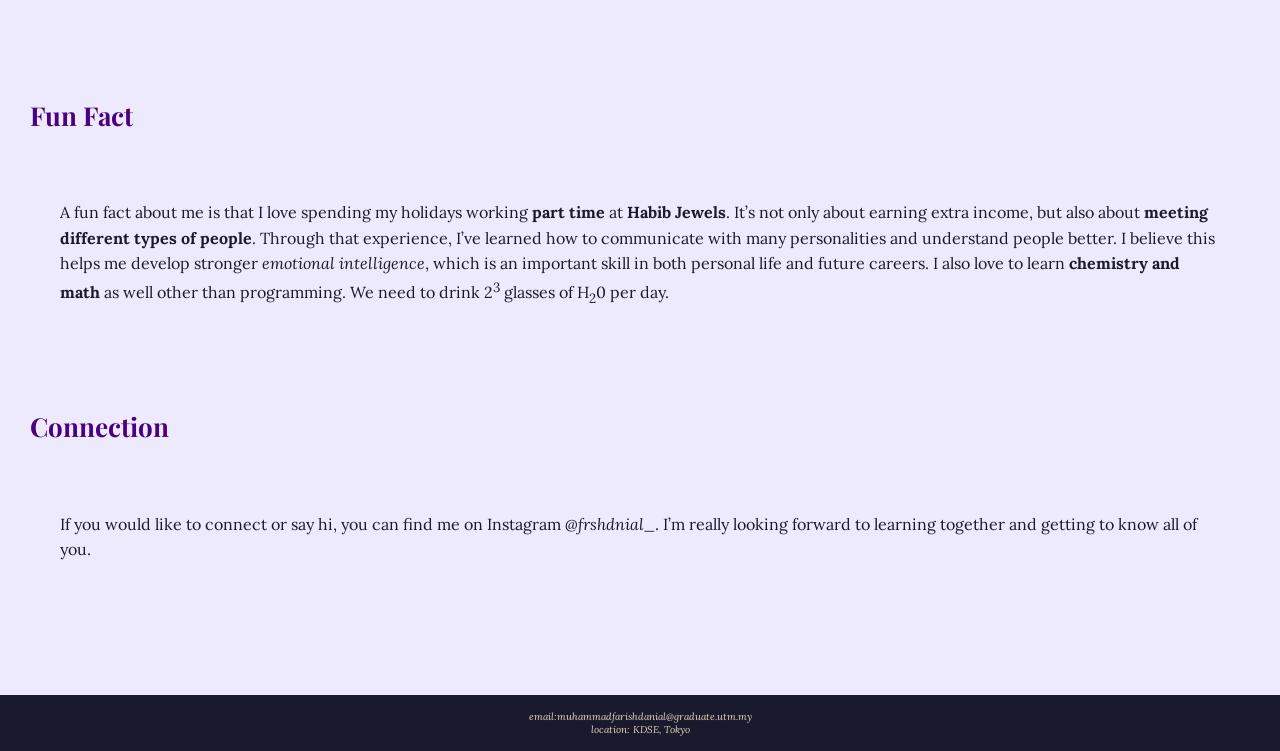
==== commit 34f9d669: "update the blockquote tag so that the quote will be below the header" ====
--- a/about.html
+++ b/about.html
@@ -21,11 +21,13 @@
   	</nav>
 
 	<header>
-		<h1>About Me</h1>
+		<div class="header-text">
+			<h1>About Me</h1>
 		<blockquote cite="https://www.goodreads.com/author/quotes/947.William_Shakespeare">
 			Love looks not with the eyes, but with the mind; And therefore is wing'd Cupid painted blind. Nor hath love's mind of any judgment taste; Wings and no eyes figure unheedy haste: And therefore is love said to be a child, Because in choice he is so oft beguil'd.
 		</blockquote>
 		<cite>- William Shakespeare</cite>
+		</div>
 	</header>
 
 
@@ -42,7 +44,7 @@
 		<section class="second">
 			<p>
 				Before continuing my current studies, I completed my <b>Foundation in Engineering</b> at <abbr title="Universiti Teknologi MARA Dengkil"><i>UiTM Dengkil</i></abbr>. That experience strengthened my interest in technology and problem solving, which is one of the reasons why my ambition is to become a rich and successful software engineer in the future.<br><br>
-		</p>
+			</p>
 		</section>
 
 		<h2>Hobby</h2>
--- a/style.css
+++ b/style.css
@@ -1,5 +1,13 @@
+/* ============================================
+ BREAKPOINTS
+ mobile-first base: 320px and up (default)
+ tablet: @media (min-width: 600px)
+ desktop: @media (min-width: 1024px)
+ ============================================ */
+
 @import url('https://fonts.googleapis.com/css2?family=Playfair+Display:wght@400;600&family=Lora:wght@400;500&display=swap');
 
+/* RESET */
 *,
 *::before,
 *::after {
@@ -15,6 +23,7 @@
   padding: 0;
 }
 
+/* VARIABLES */
 :root {
   --color-primary: #1a1a2e;
   --color-secondary: #16213e;
@@ -35,245 +44,256 @@
   --space-lg: 3rem;
 }
 
+/* BODY */
 body {
   font-family: var(--font-body);
   color: var(--color-grey-1);
   background-color: var(--color-grey-3);
 }
 
+/* HEADER (mobile first) */
 header {
   background-color: var(--color-primary);
   padding: var(--space-md);
-}
-
-h1, h3 {
-  font-family: var(--font-heading);
-  color: var(--color-accent);
-}
-
+
+  display: flex;
+  flex-direction: column;
+  gap: var(--space-lg);
+}
+
+/* MAIN */
+main {
+  padding: var(--space-lg);
+}
+
+/* TYPOGRAPHY */
+h1 {
+  font-family: var(--font-heading);
+  color: var(--color-accent);
+  font-size: 3.2rem;
+  line-height: 1.2;
+}
+
+h2 {
+  font-family: var(--font-heading);
+  color: var(--color-grey-4);
+  font-size: 2.6rem;
+  line-height: 1.3;
+}
+
+.connection h2 {
+  color: var(--color-accent);
+}
+
+h3 {
+  font-family: var(--font-heading);
+  color: var(--color-grey-4);
+  font-size: 2.2rem;
+  line-height: 1.4;
+}
+
+h4 {
+  font-size: 1.8rem;
+  font-family: var(--font-heading);
+}
+
+p {
+  font-size: 1.6rem;
+  line-height: 1.6;
+  color: var(--color-accent);
+}
+
+.second p {
+  color: var(--color-primary);
+}
+
+small {
+  font-size: 1.2rem;
+  color: var(--color-grey-2);
+}
+
+li {
+  font-size: 1.6rem;
+  line-height: 1.6;
+}
+
+dt {
+  font-size: 1.7rem;
+  font-family: var(--font-heading);
+  color: var(--color-grey-4);
+}
+
+dd {
+  font-size: 1.6rem;
+  line-height: 1.6;
+  color: var(--color-grey-1);
+  margin-bottom: var(--space-sm);
+}
+
+/* FOOTER */
+footer {
+  background-color: var(--color-primary);
+  color: var(--color-accent);
+  padding: var(--space-md);
+  text-align: center;
+}
+
+/* CARD */
+.card {
+  padding: var(--space-md);
+  margin-bottom: var(--space-md);
+  border: 1px solid var(--color-grey-2);
+  border-radius: 0.8rem;
+  box-shadow: 0 0.4rem 1rem rgba(0, 0, 0, 0.1);
+
+  transition: transform 0.2s;
+}
+
+.card:hover {
+  transform: translateY(-4px);
+}
+
+/* BUTTON */
+button {
+  padding: var(--space-sm) var(--space-md);
+  margin-top: var(--space-sm);
+  border-radius: 0.5rem;
+}
+
+/* NAVIGATION */
 nav {
   background-color: var(--color-secondary);
   padding: var(--space-sm);
-}
-
-main {
-  padding: var(--space-lg);
-}
-
-h1 {
-  font-size: 3.2rem;
-  line-height: 1.2;
-}
-
-h2 {
-  font-family: var(--font-heading);
-  color: var(--color-grey-4);
-  font-size: 2.6rem;
-  line-height: 1.3;
-}
-
-.connection h2{
-  font-family: var(--font-heading);
-  color: var(--color-accent);
-  font-size: 2.6rem;
-  line-height: 1.3;
-}
-
-h3 {
-  font-size: 2.2rem;
-  line-height: 1.4;
-}
-
-h4 {
-  font-size: 1.8rem;
-  line-height: 1.4;
-  font-family: var(--font-heading);
-}
-
-p {
-  font-size: 1.6rem;
-  line-height: 1.6;
-  color: var(--color-accent);
-}
-
-.second p{
-  font-size: 1.6rem;
-  line-height: 1.6;
+
+  display: flex;
+  justify-content: space-between;
+  align-items: center;
+
+  position: sticky;
+  top: 0;
+  z-index: 1000;
+}
+
+.nav-logo {
+  font-size: 2rem;
+  font-family: var(--font-heading);
+  color: var(--color-accent);
+}
+
+/* MOBILE NAV */
+nav ul {
+  display: flex;
+  flex-direction: column;
+  gap: var(--space-md);
+  padding: 0;
+  margin: 0;
+}
+
+nav li {
+  list-style: none;
+}
+
+nav a {
+  font-size: 1.6rem;
+  border-radius: 0.3rem;
+  padding: var(--space-sm);
+  transition: color 0.2s, background-color 0.2s;
+}
+
+nav a:hover {
+  background-color: var(--color-accent);
   color: var(--color-primary);
 }
 
-small {
-  font-size: 1.2rem;
-  color: var(--color-grey-2);
-}
-
-blockquote {
-  font-size: 1.6rem;
-  font-style: italic;
-  color: var(--color-accent);
-  padding: var(--space-md);
-}
-
-cite {
-  font-size: 1.6rem;
-  font-style: italic;
-  color: var(--color-accent);
-  padding: var(--space-md);
-}
-
-code {
-  font-size: 1.4rem;
-  background-color: var(--color-grey-3);
-  padding: var(--space-sm);
-}
-
-caption {
-  font-size: 1.2rem;
-  color: var(--color-grey-2);
-}
-
-footer {
-  background-color: var(--color-primary);
-  color: var(--color-accent);
-  padding: var(--space-md);
-  text-align: center;
-}
-
-/* CARD */
-.card {
-  padding: var(--space-md);
-  /* padding = space INSIDE the card */
-
-  margin-bottom: var(--space-md);
-  /* margin = space OUTSIDE between cards */
-
-  border: 1px solid var(--color-grey-2);
-  border-radius: 0.8rem;
-}
-
-/* BUTTON */
-button {
-  padding: var(--space-sm) var(--space-md);
-  /* increases clickable area inside */
-
-  margin-top: var(--space-sm);
-  /* separates button from above element */
-
-  border-radius: 0.5rem;
-}
-
-/* NAV ITEMS */
-nav li {
-  display: inline-block;
-
-  margin-right: var(--space-md);
-  /* spacing BETWEEN menu items */
+nav a.active {
+  border-bottom: 3px solid var(--color-accent-2);
+  color: var(--color-accent);
 }
 
 /* SECTION */
 section {
   padding: var(--space-lg);
-  /* internal spacing */
-
   margin-bottom: var(--space-lg);
-  /* external spacing */
 }
 
 /* IMAGE */
 img {
   padding: var(--space-sm);
-  /* inner spacing around image */
-
   border: 1px solid var(--color-grey-2);
-
   max-width: 100%;
   height: auto;
 }
 
-a:link {
-  color: var(--color-accent-2);
-}
-
-a:visited {
-  color: var(--color-grey-2);
-}
-
-a:hover {
-  color: var(--color-accent);
-}
-
-a:active {
-  color: var(--color-primary);
-}
-
-nav a {
-  font-size: 1.6rem;
-  border-radius: 0.3rem;
-  padding: var(--space-sm);
-}
-
-.card {
-  box-shadow: 0 0.4rem 1rem rgba(0, 0, 0, 0.1);
-}
-
-nav {
-  display: flex;
-  justify-content: space-between;
-  align-items: center;
-
-  position: sticky;
-  top: 0;
-  z-index: 1000;
-}
-
-.nav-logo {
-  font-size: 2rem;
-  font-family: var(--font-heading);
-  color: var(--color-accent);
-}
-
-nav ul {
-  display: flex;
-  flex-wrap: wrap; /* important for small screens */
-  gap: var(--space-md);
-}
-
-nav a {
-  font-size: 1.6rem;
-  border-radius: 0.3rem;
-  padding: var(--space-sm);
-
-  transition: color 0.2s, background-color 0.2s;
-}
-
-nav a:hover {
-  background-color: var(--color-accent);
-  color: var(--color-primary);
-}
-
-nav a.active {
-  border-bottom: 3px solid var(--color-accent-2);
-  color: var(--color-accent);
-}
-
-header {
-  display: flex;
-  justify-content: space-between;
-  align-items: center;
-  gap: var(--space-lg);
-  flex-wrap: wrap; /* responsive without media query */
-}
-
-.header-text {
-  flex: 1;
-}
-
-.header-image {
-  flex: 1;
-  text-align: center;
-}
-
+/* HEADER IMAGE */
 .header-image img {
   max-width: 250px;
   border-radius: 50%;
-}+}
+
+/* CARD GRID (mobile first) */
+.page-cards {
+  display: grid;
+  grid-template-columns: 1fr;
+  gap: var(--space-md);
+  align-content: start;
+}
+
+.page-cards .card {
+  display: flex;
+  flex-direction: column;
+  justify-content: space-between;
+}
+
+/* SKILLS PAGE LAYOUT */
+.skills-layout {
+  display: grid;
+  grid-template-columns: 1fr;
+  gap: var(--space-md);
+}
+
+/* FEATURED CARD */
+.featured-card {
+  grid-column: span 1;
+}
+
+/* ================= TABLET ================= */
+@media (min-width: 600px) {
+
+  nav ul {
+    flex-direction: row;
+    flex-wrap: wrap;
+    justify-content: center;
+  }
+
+  header {
+    flex-direction: row;
+    justify-content: space-between;
+    align-items: center;
+  }
+
+  .page-cards {
+    grid-template-columns: repeat(2, 1fr);
+  }
+
+  .featured-card {
+    grid-column: span 2;
+  }
+
+}
+
+/* ================= DESKTOP ================= */
+@media (min-width: 1024px) {
+
+  nav ul {
+    justify-content: flex-end;
+  }
+
+  .page-cards {
+    grid-template-columns: repeat(3, 1fr);
+  }
+
+  .skills-layout {
+    grid-template-columns: 1fr 280px;
+  }
+
+}
